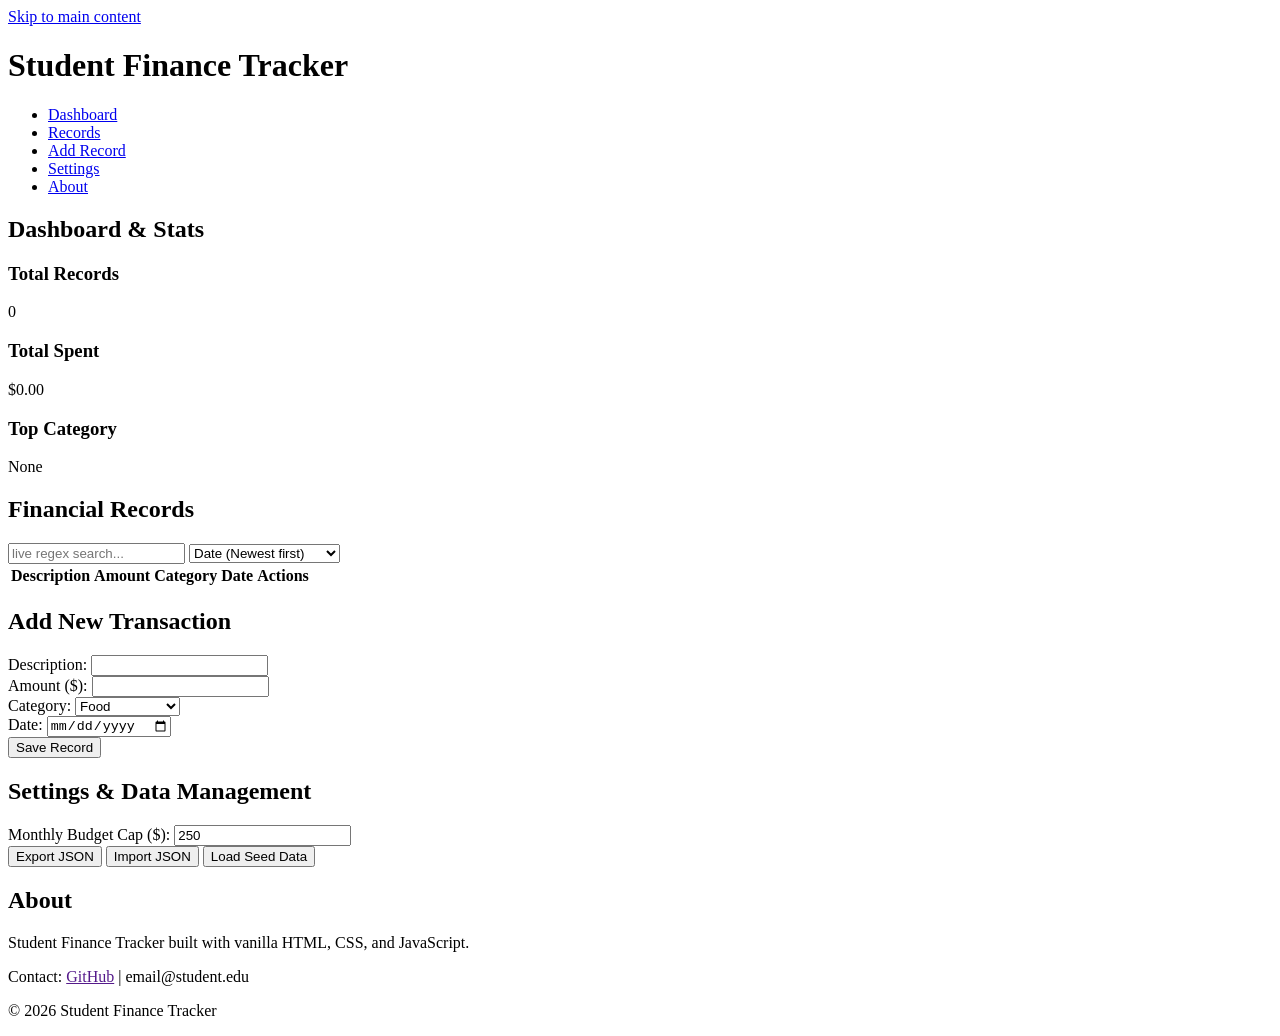
==== index.html @ cf510a39 "My html" ====
<!DOCTYPE html>
<html lang="en">
    <head>
       <meta charset="UTF-8">
       <meta name="viewport" content="width=device-width, initial-scare=1.0">
       <title>Student Finance Tracker</title>
       <link rel="stylesheet" href="styles/main.css">
    </head>
    <body>
        <a href="#main-content" class="skip-link">Skip to main content</a>

        <header>
            <h1>Student Finance Tracker</h1>
            <nav>
                <ul>
                    <li><a href="#dashboard">Dashboard</a></li>
                    <li><a href="#records-section">Records</a></li>
                    <li><a href="#form-section">Add Record</a></li>
                    <li><a href="#settings-section">Settings</a></li>
                    <li><a href="#about-section">About</a></li>
                </ul>
            </nav>
        </header>

        <main id="main-content">
            <div id="aria-status" role="status" aria-live="polite" class="sr-only"></div>
            <div id="budget-alert" aria-live="polite" class="sr-only"></div>

            <section id="dashboard">
                <h2>Dashboard & Stats</h2>
                <div class="stats-grid">
                    <div class="stat-card">
                        <h3>Total Records</h3>
                        <p id="stat-count">0</p>
                    </div>
                    <div class="stat-card">
                        <h3>Total Spent</h3>
                        <p id="stat-sum">$0.00</p>
                    </div>
                    <div class="stat-card">
                        <h3>Top Category</h3>
                        <p id="stat-top-cat">None</p>
                    </div>
                </div>
            </section>

            <section id="records-section">
                <h2>Financial Records</h2>
                <div class="controls-bar">
                    <input type="text" id="search-input" placeholder="live regex search..." aria-label="Search records">
                    <select id="sort-select" aria-label="sort records">
                        <option value="date-desc">Date (Newest first)</option>
                        <option value="date-asc">Date (Oldest first)</option>
                        <option value="amount-desc">Amount (High to Low)</option>
                        <option value="amount-asc">Amount (Low to High)</option>
                        <option value="desc-az">Description (A-Z)</option>
                    </select>
                </div>

                <div class="table-container">
                    <table id="records-table">
                        <thead>
                            <tr>
                                <th>Description</th>
                                <th>Amount</th>
                                <th>Category</th>
                                <th>Date</th>
                                <th>Actions</th>
                            </tr>
                        </thead>
                        <tbody id="records-tbody">
                        </tbody>
                    </table>
                </div>
            </section>

            <section id="form-section">
                <h2 id="form-title">Add New Transaction</h2>
                <form id="transaction-form" novalidate>
                    <input type="hidden" id="record-id">

                    <div class="form-group">
                        <label for="description">Description:</label>
                        <input type="text" id="description" required aria-describedby="desc-error">
                        <span id="desc-error" class="error-message"></span>
                    </div>

                    <div class="form-group">
                        <label for="amount">Amount ($):</label>
                        <input type="number" step="0.01" id="amount" required aria-describedby="amount-error">
                        <span id="amount-error" class="error-message"></span>
                    </div>

                    <div class="form-group">
                        <label for="category">Category:</label>
                        <select id="category" required>
                            <option value="Food">Food</option>
                            <option value="Books">Books</option>
                            <option value="Transport">Transport</option>
                            <option value="Entertainment">Entertainment</option>
                            <option value="Fees">Fees</option>
                            <option value="Other">Other</option>
                        </select>
                    </div>

                    <div class="form-group">
                        <label for="date">Date:</label>
                        <input type="date" id="date" required aria-describedby="date-error">
                        <span id="date-error"class="error-message"></span>
                    </div>

                    <button type="submit" id="submit-btn" class="btn">Save Record</button>
                </form>
            </section>

            <section id="settings-section">
                <h2>Settings & Data Management</h2>
                <div class="settings-group">
                    <label for="budget-cap-input">Monthly Budget Cap ($):</label>
                    <input type="number" id="budget-cap-input" value="250">
                </div>
                <div class="settings-actions">
                    <button id="export-btn" class="btn">Export JSON</button>
                    <input type="file" id="import-file" accept=".json" style="display: none">
                    <button id="import-trigger-btn" class="btn">Import JSON</button>
                    <button id="load-seed-btn" class="btn secondary">Load Seed Data</button>
                    </div>
            </section>

            <section id="about-section">
                <h2>About</h2>
                <p>Student Finance Tracker built with vanilla HTML, CSS, and JavaScript.</p>
                <p>Contact: <a href="">GitHub</a>  | email@student.edu</p>
            </section>
        </main>

        <footer>
            <p>&copy; 2026 Student Finance Tracker</p>
        </footer>

        <script type="module" src="scripts/app.js"></script>
    </body>
    </html>
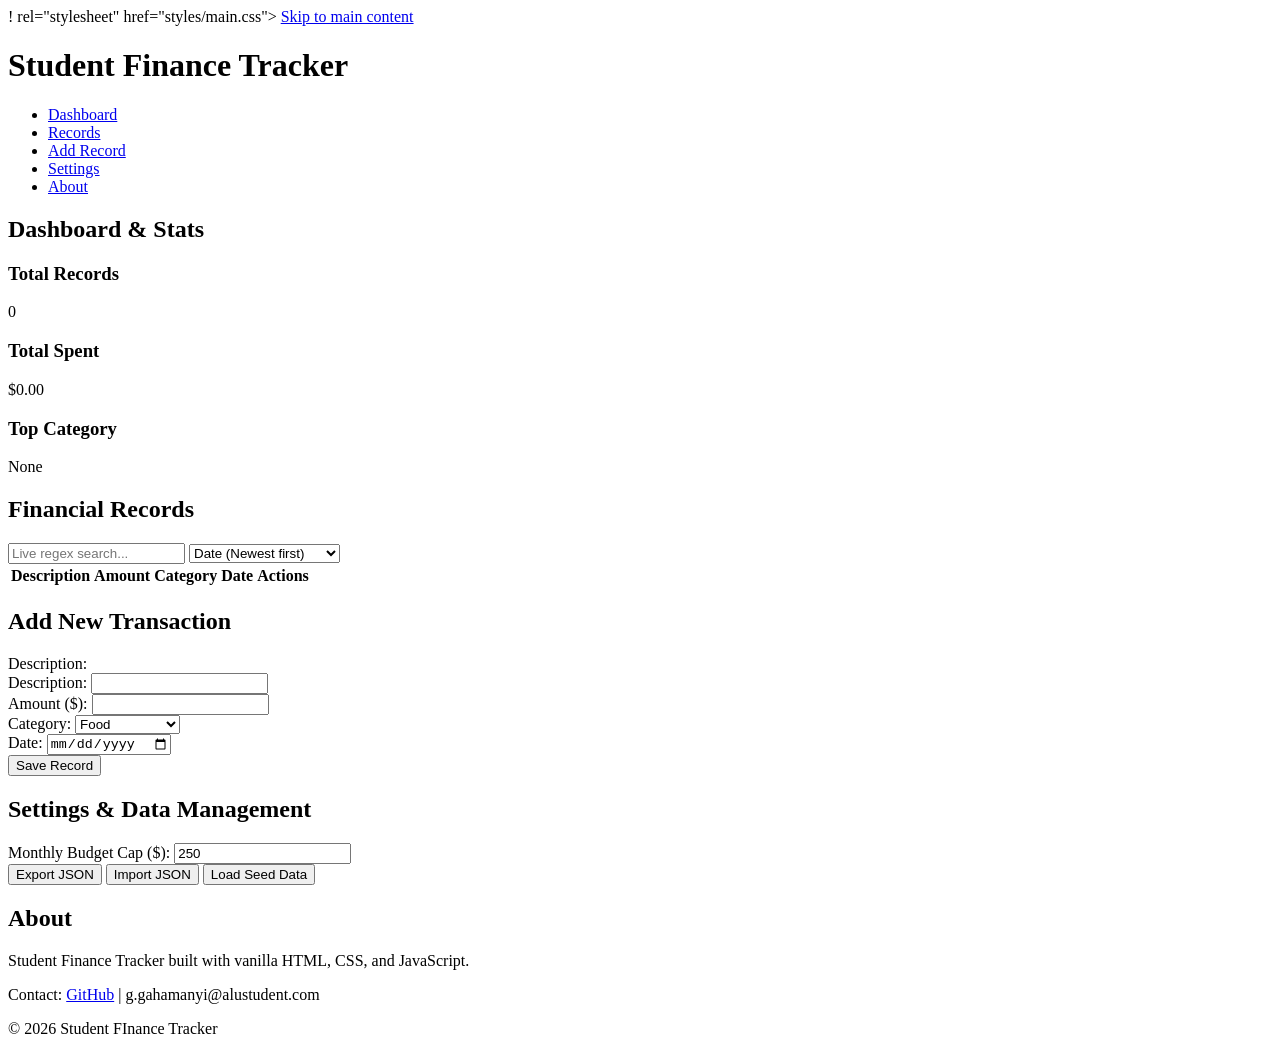
==== commit 33a8d390: "HTML" ====
--- a/index.html
+++ b/index.html
@@ -1,143 +1,160 @@
-<!DOCTYPE html>
-<html lang="en">
-    <head>
-       <meta charset="UTF-8">
-       <meta name="viewport" content="width=device-width, initial-scare=1.0">
-       <title>Student Finance Tracker</title>
-       <link rel="stylesheet" href="styles/main.css">
-    </head>
-    <body>
-        <a href="#main-content" class="skip-link">Skip to main content</a>
+!<DOCTYPE html>
+    <htmL lang="en">
+        <head>
+            <meta  charset="UTF-8">
+            <meta name="viewport" content="width=device-width, initial-scale=1.0">
+            <title>Student Finance Tracker</title>
+            <link> rel="stylesheet" href="styles/main.css">
+        </head>
+        <body>
+            <a href="#main-content" class="'skip-link">Skip to main content</a>
 
-        <header>
-            <h1>Student Finance Tracker</h1>
-            <nav>
-                <ul>
-                    <li><a href="#dashboard">Dashboard</a></li>
-                    <li><a href="#records-section">Records</a></li>
-                    <li><a href="#form-section">Add Record</a></li>
-                    <li><a href="#settings-section">Settings</a></li>
-                    <li><a href="#about-section">About</a></li>
-                </ul>
-            </nav>
-        </header>
+            <header>
+                <h1>Student Finance Tracker</h1>
+                <nav>
+                    <ul>
+                        <li><a href="#dashboard">Dashboard</a></li>
+                        <li><a href="#records-section">Records</a></li>
+                        <li><a href="#form-section">Add Record</a></li>
+                        <li><a href="#settings-section">Settings</a></li>
+                        <li><a href="about-section">About</a></li>
+                    </ul>
+                </nav>
+            </header>
 
-        <main id="main-content">
-            <div id="aria-status" role="status" aria-live="polite" class="sr-only"></div>
-            <div id="budget-alert" aria-live="polite" class="sr-only"></div>
+            <main id="main-content">
 
-            <section id="dashboard">
-                <h2>Dashboard & Stats</h2>
-                <div class="stats-grid">
-                    <div class="stat-card">
-                        <h3>Total Records</h3>
-                        <p id="stat-count">0</p>
-                    </div>
-                    <div class="stat-card">
-                        <h3>Total Spent</h3>
-                        <p id="stat-sum">$0.00</p>
-                    </div>
-                    <div class="stat-card">
-                        <h3>Top Category</h3>
-                        <p id="stat-top-cat">None</p>
-                    </div>
-                </div>
-            </section>
+                <div id="aria-status" role="status" aria-live="polite" class="sr-only"></div>
+                <div id="budget-alert" aria-live="polite" class="sr-only"></div>
 
-            <section id="records-section">
-                <h2>Financial Records</h2>
-                <div class="controls-bar">
-                    <input type="text" id="search-input" placeholder="live regex search..." aria-label="Search records">
-                    <select id="sort-select" aria-label="sort records">
-                        <option value="date-desc">Date (Newest first)</option>
-                        <option value="date-asc">Date (Oldest first)</option>
-                        <option value="amount-desc">Amount (High to Low)</option>
-                        <option value="amount-asc">Amount (Low to High)</option>
-                        <option value="desc-az">Description (A-Z)</option>
-                    </select>
-                </div>
+                <section id="dashboard">
+                    <h2>Dashboard & Stats</h2>
+                    <diV class="stats.grid">
+                        <div class="stat-card">
+                            <h3>Total Records</h3>
+                            <p id="stat-count">0</p>
+                        </div>
+                        <div class="stat-card">
+                            <h3>Total Spent</h3>
+                            <p id="stat-sum">$0.00</p>
+                        </div>
+                        <div class="stat-card">
+                            <h3>Top Category</h3>
+                            <p id="stat-top-cat">None</p>
+                        </div>
+                    </diV>
+                </section >
 
-                <div class="table-container">
-                    <table id="records-table">
-                        <thead>
-                            <tr>
-                                <th>Description</th>
-                                <th>Amount</th>
-                                <th>Category</th>
-                                <th>Date</th>
-                                <th>Actions</th>
-                            </tr>
-                        </thead>
-                        <tbody id="records-tbody">
-                        </tbody>
-                    </table>
-                </div>
-            </section>
-
-            <section id="form-section">
-                <h2 id="form-title">Add New Transaction</h2>
-                <form id="transaction-form" novalidate>
-                    <input type="hidden" id="record-id">
-
-                    <div class="form-group">
-                        <label for="description">Description:</label>
-                        <input type="text" id="description" required aria-describedby="desc-error">
-                        <span id="desc-error" class="error-message"></span>
-                    </div>
-
-                    <div class="form-group">
-                        <label for="amount">Amount ($):</label>
-                        <input type="number" step="0.01" id="amount" required aria-describedby="amount-error">
-                        <span id="amount-error" class="error-message"></span>
-                    </div>
-
-                    <div class="form-group">
-                        <label for="category">Category:</label>
-                        <select id="category" required>
-                            <option value="Food">Food</option>
-                            <option value="Books">Books</option>
-                            <option value="Transport">Transport</option>
-                            <option value="Entertainment">Entertainment</option>
-                            <option value="Fees">Fees</option>
-                            <option value="Other">Other</option>
+                <section id="records-section">
+                    <h2>Financial Records</h2>
+                    <div class="controls-bar">
+                        <input type="text" id="search-input" placeholder="Live regex search..." aria-label="Search records">
+                        <select id="sort-select" aria-label="sort records">
+                            <option value="date-desc">Date (Newest first)</option>
+                            <option value="date-asc">Date (Oldest first)</option>
+                            <option value="amount-desc">Amount (High to Low)</option>
+                            <option value="amount-asc">Amount (Low to High)</option>
+                            <option value="desc-az">Description (A-Z)</option>
                         </select>
                     </div>
 
-                    <div class="form-group">
-                        <label for="date">Date:</label>
-                        <input type="date" id="date" required aria-describedby="date-error">
-                        <span id="date-error"class="error-message"></span>
+                    <div class="table-container">
+                        <table id="records-table">
+                            <thead>
+                                <tr>
+                                    <th>Description</th>
+                                    <th>Amount</th>
+                                    <th>Category</th>
+                                    <th>Date</th>
+                                    <th>Actions</th>
+                                </tr>
+                            </thead>
+                            <tbody id="records-tbody">
+
+
+                            </tbody>
+                        </table>
+
                     </div>
 
-                    <button type="submit" id="submit-btn" class="btn">Save Record</button>
-                </form>
-            </section>
+                </section>
 
-            <section id="settings-section">
-                <h2>Settings & Data Management</h2>
-                <div class="settings-group">
-                    <label for="budget-cap-input">Monthly Budget Cap ($):</label>
-                    <input type="number" id="budget-cap-input" value="250">
-                </div>
-                <div class="settings-actions">
-                    <button id="export-btn" class="btn">Export JSON</button>
-                    <input type="file" id="import-file" accept=".json" style="display: none">
-                    <button id="import-trigger-btn" class="btn">Import JSON</button>
-                    <button id="load-seed-btn" class="btn secondary">Load Seed Data</button>
+                <section id="form-section">
+                    <h2 id="form-title">Add New Transaction</h2>
+                    <form id="transaction-form" novalidate>
+                        <input type="hidden" id="record-id">
+
+                        <div class="form-group">
+                            <label for="description">Description:</label>
+                            <label type="text" id="description" required aria-describedby="desc-error"></label>
+                            <input type="hidden" id="record-id">
+
+                            <div class="form-group">
+                              <label for="description">Description:</label> 
+                              <input type="text" id="description" required aria-describedby="desc-error">
+                              <span id="desc-error" class="error-message"></span> 
+                            </div>
+
+                            <div class="form-group">
+                               <label for="amount">Amount ($):</label>
+                               <input type="number" step="0.01" id="amount" required aria-describedy="amount-error">
+                               <span id="amount-error" class="error-message"></span>
+                            </div>
+
+                            <div class="form-group">
+                                <label for="category">Category:</label>
+                                <select id="category" required>
+                                    <option value="Food">Food</option>
+                                    <option value="Books">Books</option>
+                                    <option value="Transport">Transport</option>
+                                    <option value="Entertainment">Entertainment</option>
+                                    <option value="Fees">Fees</option>
+                                    <option value="Other">Other</option>
+                                </select>
+                            </div>
+
+                            <div class="form-group">
+                                <label for="date">Date:</label>
+                                <input type="date" id="date" required aria-describedby="date-error">
+                                <span id="date-error" class="error-message"></span>
+
+                            </div>
+
+                            <button type="submit" id="submit-btn" class="btn">Save Record</button>
+
+                        
+                       
+                    </form>
+
+
+                </section>
+
+                <section id="settings-section">
+                    <h2>Settings & Data Management</h2>
+                    <div class="settings-group">
+                        <label for="budget-cap-input">Monthly Budget Cap ($):</label>
+                        <input type="number" id="budget-cap-input" value="250">
                     </div>
-            </section>
+                    <div class="settings-actions">
+                        <button id="export-btn" class="btn">Export JSON</button>
+                        <input type="file" id="import-file" accept=".json" style="display:none">
+                        <button id="import-trigger-btn" class="btn">Import JSON</button>
+                        <button id="load-seed-btn" class="btn secondary">Load Seed Data</button>
+                    </div>
 
-            <section id="about-section">
-                <h2>About</h2>
-                <p>Student Finance Tracker built with vanilla HTML, CSS, and JavaScript.</p>
-                <p>Contact: <a href="">GitHub</a>  | email@student.edu</p>
-            </section>
-        </main>
+                </section>
 
-        <footer>
-            <p>&copy; 2026 Student Finance Tracker</p>
-        </footer>
+                <section id="about-section">
+                    <h2>About</h2>
+                    <p>Student Finance Tracker built with vanilla HTML, CSS, and JavaScript.</p>
+                    <p>Contact: <a href="https://github.com/gahamanyi-tech">GitHub</a> | g.gahamanyi@alustudent.com</p>
+                </section>
+            </main>
 
-        <script type="module" src="scripts/app.js"></script>
-    </body>
-    </html>+            <footer>
+                <p>&copy; 2026 Student FInance Tracker</p>
+            </footer>
+
+            <script type="module" src="scripts/app.js"></script>
+        </body>
+    </htmL>
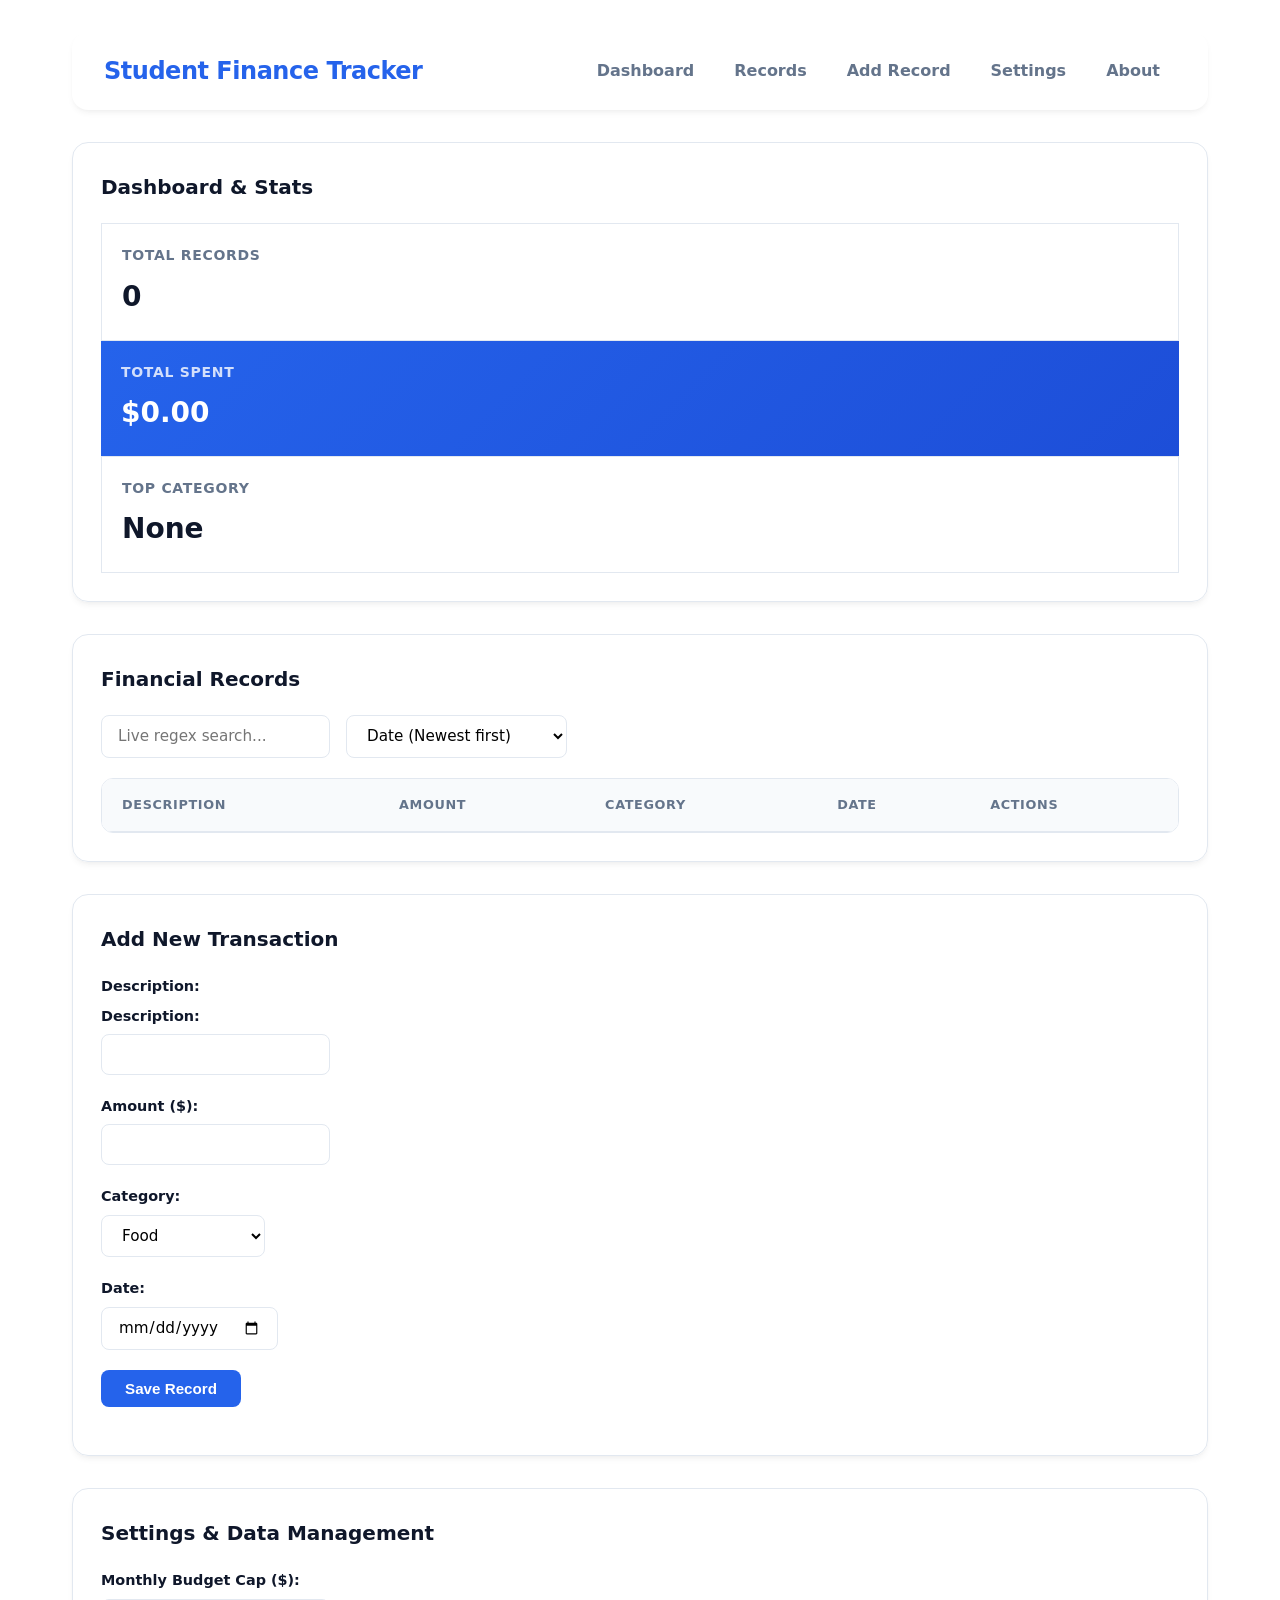
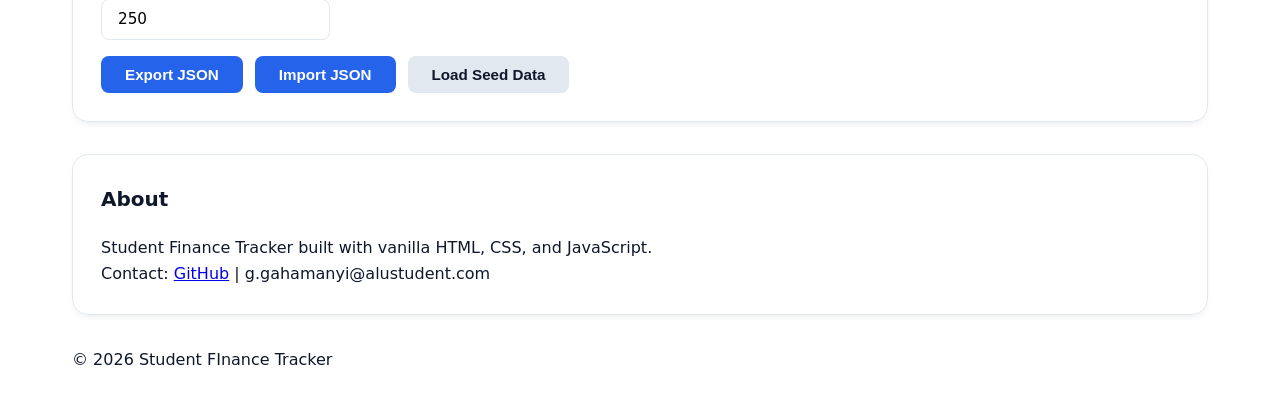
==== commit 1ad27b71: "Second Commit" ====
--- a/index.html
+++ b/index.html
@@ -1,14 +1,13 @@
-!<DOCTYPE html>
+<!DOCTYPE html>
     <htmL lang="en">
         <head>
             <meta  charset="UTF-8">
             <meta name="viewport" content="width=device-width, initial-scale=1.0">
             <title>Student Finance Tracker</title>
-            <link> rel="stylesheet" href="styles/main.css">
+            <link rel="stylesheet" href="styles/main.css">
         </head>
         <body>
-            <a href="#main-content" class="'skip-link">Skip to main content</a>
-
+            <a href="#main-content" class="skip-link">Skip to main content</a>
             <header>
                 <h1>Student Finance Tracker</h1>
                 <nav>
@@ -17,7 +16,7 @@
                         <li><a href="#records-section">Records</a></li>
                         <li><a href="#form-section">Add Record</a></li>
                         <li><a href="#settings-section">Settings</a></li>
-                        <li><a href="about-section">About</a></li>
+                        <li><a href="#about-section">About</a></li>
                     </ul>
                 </nav>
             </header>
--- a/styles/main.css
+++ b/styles/main.css
@@ -0,0 +1,331 @@
+:root {
+    --primary: #2563eb;
+    --primary-dark: #1d4ed8;
+    --primary-light: #eff6ff;
+    --accent: #38bdf8;
+    --bg-main: #f8fafc;
+    --card-bg: rgba(255, 255, 255, 0.9);
+    --text-main: #0f172a;
+    --text-muted: #64748b;
+    --border-color: #e2e8f0;
+
+    --danger: #ef4444;
+    --danger-light: #fef2f2;
+
+    --font-family: system-ui, -apple-system, BlinkMacSystemFont, "Segoe UI", Roboto, sans0serif;
+    --radius-md: 12px;
+    --radius-lg: 16px;
+    --shadow-card: 0 4px 6px -1px rgba(0, 0, 0, 0.05), 0 2px 4px -2px rgba(0, 0, 0, 0.03);
+    --shadow-hover: 0 10px 15px -3px rgba(0, 0, 0, 0.08), 0 4px 6px -4px rgba(0, 0, 0, 0.04);
+
+}
+
+* {
+    box-sizing: border-box;
+    margin: 0;
+    padding: 0;
+}
+
+body {
+    font-family: var(--font-family);
+    background-color: var(--big-main);
+    color: var(--text-main);
+    line-height: 1.6;
+    padding: 2rem;
+    max-width: 1200px;
+    margin: 0 auto;
+}
+.sr-only {
+    position: absolute;
+    width: 1px;
+    height: 1px;
+    padding: 0;
+    margin: -1px;
+    overflow: hidden;
+    clip: rect(0, 0, 0, 0);
+    border: 0;
+}
+
+.skip-link {
+   display: none !important;
+}
+
+.skip-link:focus {
+    display: block !important;
+    position: fixed !important;
+    top: 1rem !important;
+    left: 1rem !important;
+    background: #2563eb !important;
+    color: white !important;
+    padding: 0.75rem 1.25rem !important;
+    z-index: 999999 !important;
+    border-radius: 6px !important;
+    text-decoration: none !important;
+    box-shadow: 0 4px 6px -1px rgba(0, 0, 0, 0.2) !important;
+
+    
+}
+
+header {
+    background: white;
+    padding: 1.25rem 2rem;
+    border-radius: var(--radius-lg);
+    box-shadow: var(--shadow-card);
+    margin-bottom: 2rem;
+    display: flex;
+    justify-content: space-between;
+    align-items: center;
+    flex-wrap: wrap;
+    gap: 1rem;
+}
+
+header h1 {
+    font-size: 1.5rem;
+    font-weight: 800;
+    color: var(--primary);
+    letter-spacing: -0.02em;
+
+}
+
+nav ul {
+    display: flex;
+    list-style: none;
+    gap: 0.5rem;
+    flex-wrap: wrap;
+}
+
+nav a {
+    color: var(--text-muted);
+    text-decoration: none;
+    font-weight: 600;
+    padding: 0.5rem 1rem;
+    border-radius: 8px;
+    transition: all 0.2s ease;
+}
+
+nav a:hover, nav a:focus {
+    background-color: var(--primary-light);
+    color: var(--primary);
+}
+
+section {
+    background: var(--card-bg);
+    border: 1px solid var(--border-color);
+    padding: 1.75rem;
+    border-radius: var(--radius-lg);
+    box-shadow: var(--shadow-card);
+    margin-bottom: 2rem;
+    transition: transform 0.2s ease, box-shadow 0.2s ease;
+}
+
+section:hover {
+    box-shadow: var(--shadow-hover);
+}
+
+h2 {
+    font-size: 1.25rem;
+    font-weight: 700;
+    color: var(--text-main);
+    margin-bottom: 1.25rem;
+}
+
+.stats-grid {
+    display: grid;
+    grid-template-columns: repeat(auto-fit, minmax(220px, 1fr));
+    gap: 1.25rem;
+}
+
+.stat-card {
+    background: #ffffff;
+    border: 1px solid var(--border-color);
+    padding: 1.25rem;
+    border-radius: var(--radus-md);
+    text-align: left;
+    display: flex;
+    flex-direction: column;
+    gap: 0.5rem;
+}
+
+.stat-card h3 {
+    font-size: 0.875rem;
+    text-transform: uppercase;
+    letter-spacing: 0.05em;
+    color: var(--text-muted);
+}
+
+.stat-card p {
+    font-size: 1.75rem;
+    font-weight: 800;
+    color: var(--text-main);
+}
+
+.stat-card:nth-child(2) {
+    background: linear-gradient(135deg, var(--primary), var(--primary-dark));
+    color: white;
+    border: none;
+}
+
+.stat-card:nth-child(2) h3 {
+    color: rgba(255, 255, 255, 0.8);
+}
+ 
+.stat-card:nth-child(2) p {
+    color: white;
+}
+
+.controls-bar {
+    display: flex;
+    gap: 1rem;
+    margin-bottom: 1.25rem;
+    flex-wrap: wrap; 
+}
+
+input[type="text"],
+input[type="number"],
+input[type="date"],
+select {
+    padding: 0.65rem 1rem;
+    border: 1px solid var(--border-color);
+    border-radius: 8px;
+    font-size: 0.95rem;
+    font-family: inherit;
+    background-color: white;
+    transition: border-color 0.2s ease, box-shadow 0.2s ease;
+}
+
+input:focus, select:focus {
+    outline: none;
+    border-color: var(--primary);
+    box-shadow: 0 0 0 3px rgba(37, 99, 235, 0.15);
+}
+
+.table-container {
+    overflow-x: auto;
+    border-radius: var(--radius-md);
+    border: 1px solid var(--border-color);
+}
+
+table {
+    width: 100%;
+    border-collapse: collapse;
+    background: white;
+    text-align: left;
+
+}
+
+th, td {
+    padding: 1rem 1.25rem;
+    border-bottom: 1px solid var(--border-color);
+}
+
+th {
+    background-color: #f8fafc;
+    color: var(--text-muted);
+    font-size: 0.8rem;
+    font-weight: 700;
+    text-transform: uppercase;
+    letter-spacing: 0.05em;
+}
+
+tr:last-child td {
+    border-bottom: none;
+
+}
+
+mark {
+   background-color: #fef08a;
+   color: #854d0e;
+   padding: 0.1rem 0.3rem;
+   border-radius: 4px;
+}
+
+.form-group {
+    margin-bottom: 1.25rem;
+}
+
+label {
+    display: block;
+    font-weight: 600;
+    font-size: 0.9rem;
+    margin-bottom: 0.4rem;
+    color: var(--text-main);
+}
+
+.error-message {
+    color: var(--danger);
+    font-size: 0.85rem;
+    margin-top: 0.3rem;
+    display: block;
+}
+
+.btn {
+    background-color: var(--primary);
+    color: white;
+    border: none;
+    padding: 0.65rem 1.5rem;
+    border-radius: 8px;
+    font-weight: 600;
+    font-size: 0.95rem;
+    cursor: pointer;
+    transition: background-color 0.2s ease, transform 0.1s ease;
+
+}
+
+.btn:hover {
+    backgroung-color: var(--primary-dark);
+}
+
+.btn.secondary {
+    background-color: #e2e8f0;
+    color: var(--text-main);
+}
+
+.btn.secondary:hover {
+    background-color: #cbd5e1;
+
+}
+
+.btn-sm {
+    padding: 0.35rem 0.75rem;
+    font-size: 0.85rem;
+    border-radius: 6px;
+    border: 1px solid var(--border-color);
+    background: white;
+    cursor: pointer;
+    margin-right: 0.4rem;
+    transition: all 0.2s ease;
+
+}
+
+.btn-sm.edit-btn:hover {
+    background-color: var(--primary-light);
+    color: var(--primary);
+    border-color: var(--primary);
+}
+
+.btn-sm.delete-btn:hover {
+    background-color: var(--danger-light);
+    color: var(--danger);
+    border-color: var(--danger);
+}
+
+.settings-actions {
+    display: flex;
+    gap: 0.75rem;
+    flex-wrap: wrap;
+    margin-top: 1rem;
+}
+
+@media (max-width: 768px) {
+    body {
+        padding: 1rem;
+    }
+    header {
+       flex-direction: column;
+       align-items: flex-start;
+
+    }
+    .controls-bar {
+        flex-direction: column;
+    }
+}
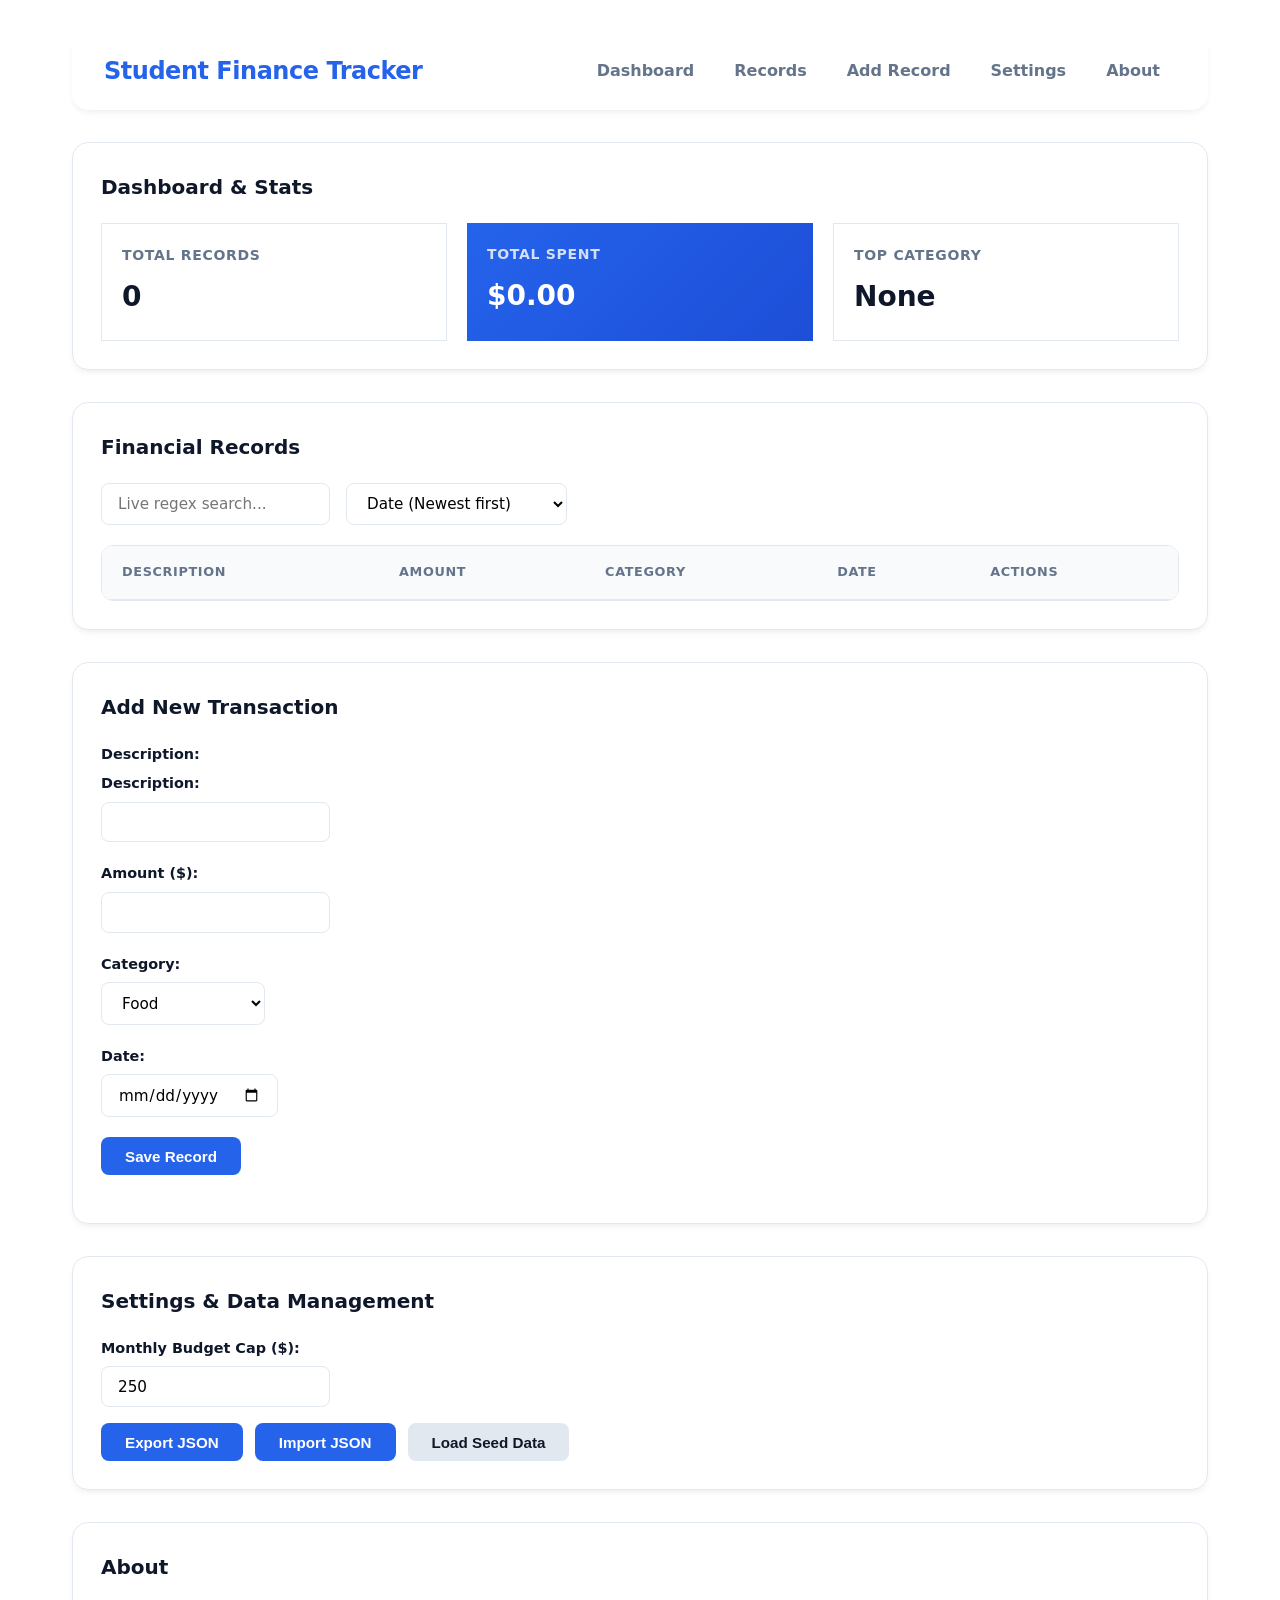
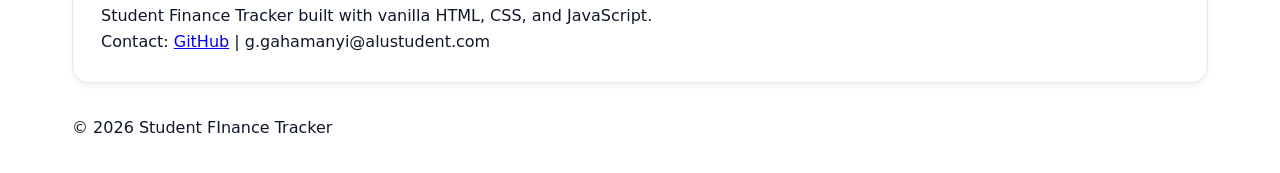
==== commit 92e56dfe: "fix: update app.js form submission and event listeners" ====
--- a/index.html
+++ b/index.html
@@ -28,7 +28,7 @@
 
                 <section id="dashboard">
                     <h2>Dashboard & Stats</h2>
-                    <diV class="stats.grid">
+                    <diV class="stats-grid">
                         <div class="stat-card">
                             <h3>Total Records</h3>
                             <p id="stat-count">0</p>
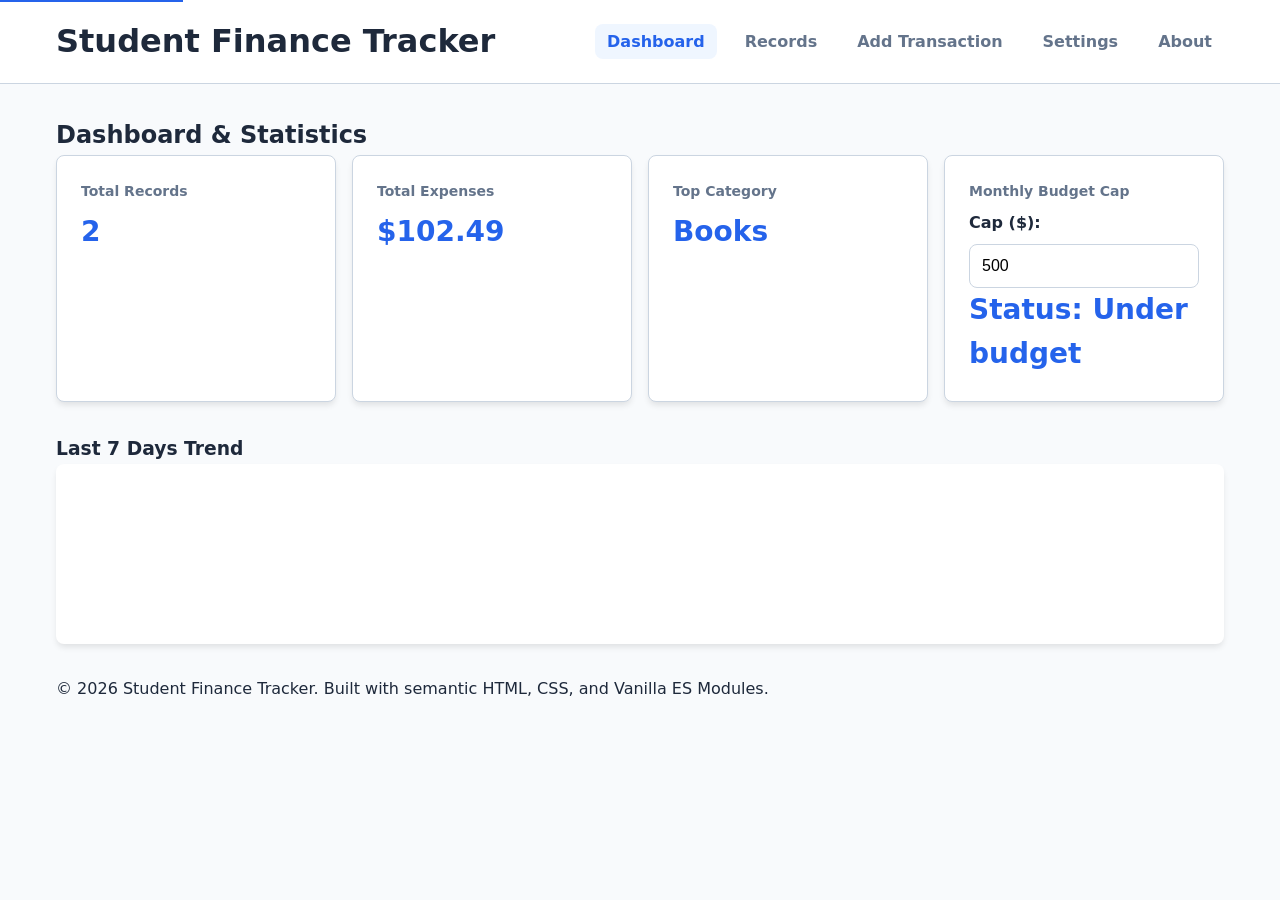
==== commit f2ed0080: "Complete Milestone 1 specs and tracker app" ====
--- a/index.html
+++ b/index.html
@@ -1,159 +1,194 @@
 <!DOCTYPE html>
-    <htmL lang="en">
-        <head>
-            <meta  charset="UTF-8">
-            <meta name="viewport" content="width=device-width, initial-scale=1.0">
-            <title>Student Finance Tracker</title>
-            <link rel="stylesheet" href="styles/main.css">
-        </head>
-        <body>
-            <a href="#main-content" class="skip-link">Skip to main content</a>
-            <header>
-                <h1>Student Finance Tracker</h1>
-                <nav>
-                    <ul>
-                        <li><a href="#dashboard">Dashboard</a></li>
-                        <li><a href="#records-section">Records</a></li>
-                        <li><a href="#form-section">Add Record</a></li>
-                        <li><a href="#settings-section">Settings</a></li>
-                        <li><a href="#about-section">About</a></li>
-                    </ul>
-                </nav>
-            </header>
+<html>
+<head>    
+    <meta charset="UTF-8">
+    <meta name="viewport" content="width=device-width, initial-scale= 1.0">
+    <title>Student Finance Tracker</title>
+    <link rel="stylesheet" href="styles/main.css">
+</head>
+<body>
+    <a href="#main-content" class="skip-link">Skip to main content</a>
 
-            <main id="main-content">
+    <header class="site-header">
+        <div class="container header-content">
+            <h1>Student Finance Tracker</h1>
+            <nav aria-label="Main Navigation">
+                <ul class="nav-list">
+                    <li><a href="#dashboard" class="nav-link active">Dashboard</a></li>
+                    <li><a href="#records" class="nav-link">Records</a></li>
+                    <li><a href="#add-form" class="nav-link">Add Transaction</a></li>
+                    <li><a href="#settings" class="nav-link">Settings</a></li>
+                    <li><a href="#about" class="nav-link">About</a></li>
+                </ul>
+            </nav>
 
-                <div id="aria-status" role="status" aria-live="polite" class="sr-only"></div>
-                <div id="budget-alert" aria-live="polite" class="sr-only"></div>
+        </div>
 
-                <section id="dashboard">
-                    <h2>Dashboard & Stats</h2>
-                    <diV class="stats-grid">
-                        <div class="stat-card">
-                            <h3>Total Records</h3>
-                            <p id="stat-count">0</p>
-                        </div>
-                        <div class="stat-card">
-                            <h3>Total Spent</h3>
-                            <p id="stat-sum">$0.00</p>
-                        </div>
-                        <div class="stat-card">
-                            <h3>Top Category</h3>
-                            <p id="stat-top-cat">None</p>
-                        </div>
-                    </diV>
-                </section >
+    </header>
 
-                <section id="records-section">
-                    <h2>Financial Records</h2>
-                    <div class="controls-bar">
-                        <input type="text" id="search-input" placeholder="Live regex search..." aria-label="Search records">
-                        <select id="sort-select" aria-label="sort records">
-                            <option value="date-desc">Date (Newest first)</option>
-                            <option value="date-asc">Date (Oldest first)</option>
-                            <option value="amount-desc">Amount (High to Low)</option>
-                            <option value="amount-asc">Amount (Low to High)</option>
-                            <option value="desc-az">Description (A-Z)</option>
-                        </select>
+    <div id="announcer" aria-live="polite" class="sr-only"></div>
+
+    <main id="main-content" class="container">
+
+        <section id="dashboard" class="app-section active">
+            <h2>Dashboard & Statistics</h2>
+            <div class="stats-grid">
+                <div class="stat-card">
+                    <h3>Total Records</h3>
+                    <p id="stat-count">0</p>
+                </div>
+                <div class="stat-card">
+                    <h3>Total Expenses</h3>
+                    <p id="stat-sum">$0.00</p>
+                </div>
+                <div class="stat-card">
+                    <h3>Top Category</h3>
+                    <p id="stat-top-cat">None</p>
+                </div>
+                <div class="stat-card budget-card">
+                    <h3>Monthly Budget Cap</h3>
+                    <div class="budget-control">
+                        <label for="budget-cap-input">Cap ($):</label>
+                        <input type="number" id="budget-cap-input" value="500" min="0" step="10">      
+                    </div>
+                    <p id="stat-budget-status">Status: Under budget</p>
+                </div>
+
+            </div>
+            <div class="chart-container">
+                <h3>Last 7 Days Trend</h3>
+                <div id="trend-chart" class="simple-bar-chart"></div>
+            </div>
+
+        </section>
+
+        <section id="records" class="app-section">
+            <h2>Transaction Records</h2>
+            <div class="controls-bar">
+                <div class="search-wrapper">
+                    <label for="search-input">Search / Regex Filter:</label>
+                    <input type="text" id="search-input" placeholder="e.g. Food or \.\d{2}\b">                   
+                </div>
+                <div class="sort-wrapper">
+                    <label for="sort-select">Sort By:</label>
+                    <select id="sort-select">
+                        <option value="date-desc">Date (Newest first)</option>
+                        <option value="date-asc">Date (Oldest first)</option>
+                        <option value="amount-desc">Amount (High to Low)</option>
+                        <option value="amount-asc">Amount (Low to High)</option>
+                        <option value="desc-az">Description (A-z)</option>
+                    </select>
+                </div>
+            </div>
+
+            <div class="table-responsive">
+                <table id="records-table">
+                    <thead>
+                        <tr>
+                            <th>Description</th>
+                            <th>Amount</th>
+                            <th>Category</th>
+                            <th>Date</th>
+                            <th>Actions</th>
+                        </tr>
+                    </thead>
+                    <tbody id="records-tbody">
+
+                    </tbody>
+                </table>
+            </div>
+
+        </section>
+
+        <section id="add-form" class="app-section">
+            <h2 id="form-title">Add New Transaction</h2>
+            <form id="transaction-form" novalidate>
+                <input type="hidden" id="record-id">
+
+                <div class="form-group">
+                    <label for="desc-input">Description <span class="required">*</span></label>
+                    <input type="text" id="desc-input" required placeholder="e.g., Lunch at cafeteria">
+                    <small class="error-msg" id="desc-error"></small>
+                </div>
+
+                <div class="form-group">
+                    <label for="amount-input">Amount ($) <span class="required">*</span></label>
+                    <input type="number" id="amount-input" step="0.01"required placeholder="12.50">
+                    <small class="error-msg" id="amount-error"></small>
+                </div>
+
+                <div class="form-group">
+                    <label for="category-input">Category <span class="required">*</span></label>
+                    <select id="category-input" required>
+                        <option value="Food">Food</option>
+                        <option value="Books">Books</option>
+                        <option value="Transport">Transport</option>
+                        <option value="Entertainment">Entertainment</option>
+                        <option value="Fees">Fees</option>
+                        <option value="Other">Other</option>
+                    </select>
+                    <small class="error-msg" id="category-error"></small>
+                </div>
+
+                <div class="form-group">
+                    <label for="date-input">Date <span class="required">*</span></label>
+                    <input type="date" id="date-input" required>
+                    <small class="error-msg" id="date-error"></small>
+                </div>
+
+                <div class="form-actions">
+                    <button type="submit" class="btn primary-btn" id="submit-btn">Save Transaction</button>
+                    <button type="button" class="btn secondary-btn" id="cancel-btn" style="display:none;">Cancel Edit</button>
+                </div>
+            </form>
+
+        </section>
+
+        <section id="settings" class="app-section">
+            <h2>Settings & Data Management</h2>
+            <div class="settings-grid">
+                <div class="setting-card">
+                    <h3>Currency Converter</h3>
+                    <label for="currency-select">Base Display Currency:</label>
+                    <select id="currency-select">
+                        <option value="USD">USD ($)</option>
+                        <option value="EUR">EUR (€)</option>
+                        <option value="GBP">GBP (£)</option>
+                    </select>
+                    <p class="setting-note">Exchange Rates (Manual): EUR = 0.9 USD, GBP = 0.79 USD </p>                   
+                </div>
+                <div class="setting-card">
+                    <h3>Data Backup $ Restore</h3>
+                    <div class="backup-actions">
+                        <button id="export-btn" class="btn primary-btn">Export JSON</button>
+                        <label for="import-file" class="btn secondary-btn file-upload-label">Import JSON</label>
+                        <input type="file" id="import-file" accept=".json" class="sr-only">
                     </div>
 
-                    <div class="table-container">
-                        <table id="records-table">
-                            <thead>
-                                <tr>
-                                    <th>Description</th>
-                                    <th>Amount</th>
-                                    <th>Category</th>
-                                    <th>Date</th>
-                                    <th>Actions</th>
-                                </tr>
-                            </thead>
-                            <tbody id="records-tbody">
+                </div>
+            </div>
 
+        </section>
 
-                            </tbody>
-                        </table>
+        <section id="about" class="app-section">
+            <h2>About Student Finance Tracker</h2>
+            <p>An accessible, responsive vanilla JavaScript web application designed to help university students manage personal budgets, track expenses with robust regex verification,and visualize weekly spending trends.</p>
+            <h3>Contact</h3>
+            <ul>
+                <li>Name: GAHAMANYI Pax Gakundwa</li>
+                <li>Email: g.gahamanyi@alustudent.com</li>
+            </ul>
 
-                    </div>
+        </section>
 
-                </section>
+    </main>
 
-                <section id="form-section">
-                    <h2 id="form-title">Add New Transaction</h2>
-                    <form id="transaction-form" novalidate>
-                        <input type="hidden" id="record-id">
+    <footer class="site-footer">
+        <div class="container">
+            <p>&copy; 2026 Student Finance Tracker. Built with semantic HTML, CSS, and Vanilla ES Modules.</p>
+        </div>
+    </footer>
 
-                        <div class="form-group">
-                            <label for="description">Description:</label>
-                            <label type="text" id="description" required aria-describedby="desc-error"></label>
-                            <input type="hidden" id="record-id">
-
-                            <div class="form-group">
-                              <label for="description">Description:</label> 
-                              <input type="text" id="description" required aria-describedby="desc-error">
-                              <span id="desc-error" class="error-message"></span> 
-                            </div>
-
-                            <div class="form-group">
-                               <label for="amount">Amount ($):</label>
-                               <input type="number" step="0.01" id="amount" required aria-describedy="amount-error">
-                               <span id="amount-error" class="error-message"></span>
-                            </div>
-
-                            <div class="form-group">
-                                <label for="category">Category:</label>
-                                <select id="category" required>
-                                    <option value="Food">Food</option>
-                                    <option value="Books">Books</option>
-                                    <option value="Transport">Transport</option>
-                                    <option value="Entertainment">Entertainment</option>
-                                    <option value="Fees">Fees</option>
-                                    <option value="Other">Other</option>
-                                </select>
-                            </div>
-
-                            <div class="form-group">
-                                <label for="date">Date:</label>
-                                <input type="date" id="date" required aria-describedby="date-error">
-                                <span id="date-error" class="error-message"></span>
-
-                            </div>
-
-                            <button type="submit" id="submit-btn" class="btn">Save Record</button>
-
-                        
-                       
-                    </form>
-
-
-                </section>
-
-                <section id="settings-section">
-                    <h2>Settings & Data Management</h2>
-                    <div class="settings-group">
-                        <label for="budget-cap-input">Monthly Budget Cap ($):</label>
-                        <input type="number" id="budget-cap-input" value="250">
-                    </div>
-                    <div class="settings-actions">
-                        <button id="export-btn" class="btn">Export JSON</button>
-                        <input type="file" id="import-file" accept=".json" style="display:none">
-                        <button id="import-trigger-btn" class="btn">Import JSON</button>
-                        <button id="load-seed-btn" class="btn secondary">Load Seed Data</button>
-                    </div>
-
-                </section>
-
-                <section id="about-section">
-                    <h2>About</h2>
-                    <p>Student Finance Tracker built with vanilla HTML, CSS, and JavaScript.</p>
-                    <p>Contact: <a href="https://github.com/gahamanyi-tech">GitHub</a> | g.gahamanyi@alustudent.com</p>
-                </section>
-            </main>
-
-            <footer>
-                <p>&copy; 2026 Student FInance Tracker</p>
-            </footer>
-
-            <script type="module" src="scripts/app.js"></script>
-        </body>
-    </htmL>+    <script type="module" src="scripts/app.js"></script>
+</body>
+</html>
--- a/styles/main.css
+++ b/styles/main.css
@@ -1,22 +1,15 @@
 :root {
     --primary: #2563eb;
-    --primary-dark: #1d4ed8;
-    --primary-light: #eff6ff;
-    --accent: #38bdf8;
-    --bg-main: #f8fafc;
-    --card-bg: rgba(255, 255, 255, 0.9);
-    --text-main: #0f172a;
+    --primary-hover: #1d4ed8;
+    --bg-color: #f8fafc;
+    --surface: #ffffff;
+    --text-main: #1e293b;
     --text-muted: #64748b;
-    --border-color: #e2e8f0;
-
-    --danger: #ef4444;
-    --danger-light: #fef2f2;
-
-    --font-family: system-ui, -apple-system, BlinkMacSystemFont, "Segoe UI", Roboto, sans0serif;
-    --radius-md: 12px;
-    --radius-lg: 16px;
-    --shadow-card: 0 4px 6px -1px rgba(0, 0, 0, 0.05), 0 2px 4px -2px rgba(0, 0, 0, 0.03);
-    --shadow-hover: 0 10px 15px -3px rgba(0, 0, 0, 0.08), 0 4px 6px -4px rgba(0, 0, 0, 0.04);
+    --border: #cbd5e1;
+    --danger: #dc2626;
+    --success: #16a34a;
+    --radius: 8px;
+    --shadow: 0 4px 6px -1px rgba(0, 0, 0, 0.1);
 
 }
 
@@ -27,305 +20,245 @@
 }
 
 body {
-    font-family: var(--font-family);
-    background-color: var(--big-main);
+    font-family: system-ui, -apple-system, sans-serif;
+    background-color: var(--bg-color);
     color: var(--text-main);
     line-height: 1.6;
-    padding: 2rem;
+}
+
+.container {
+    width: 100%;
     max-width: 1200px;
     margin: 0 auto;
-}
+    padding: 0 1rem;
+}
+
 .sr-only {
     position: absolute;
-    width: 1px;
-    height: 1px;
-    padding: 0;
-    margin: -1px;
-    overflow: hidden;
-    clip: rect(0, 0, 0, 0);
-    border: 0;
+    width: 1px; height: 1px;
+    padding: 0; margin: -1px;
+    overflow: hidden; clip: rect(0,0,0,0);
+    white-space: nowrap; border: 0;
 }
 
 .skip-link {
-   display: none !important;
-}
-
-.skip-link:focus {
-    display: block !important;
-    position: fixed !important;
-    top: 1rem !important;
-    left: 1rem !important;
-    background: #2563eb !important;
-    color: white !important;
-    padding: 0.75rem 1.25rem !important;
-    z-index: 999999 !important;
-    border-radius: 6px !important;
-    text-decoration: none !important;
-    box-shadow: 0 4px 6px -1px rgba(0, 0, 0, 0.2) !important;
-
-    
-}
-
-header {
-    background: white;
-    padding: 1.25rem 2rem;
-    border-radius: var(--radius-lg);
-    box-shadow: var(--shadow-card);
-    margin-bottom: 2rem;
-    display: flex;
-    justify-content: space-between;
+    position: absolute;
+    top: -40px; left: 0;
+    background: var(--primary);
+    color: white; padding: 8px;
+    z-index: 100;
+    transition: top 0.2s ease;
+}
+
+.skip-link:focus { top:0; }
+
+.site-header {
+    background: var(--surface);
+    border-bottom: 1px solid var(--border);
+    padding: 1rem 0;
+    position: sticky; top: 0;
+    z-index: 50;
+}
+
+.header-content {
+    display: flex;
+    flex-direction: column;
+    gap: 1rem;
     align-items: center;
+}
+
+.nav-list {
+    display: flex;
+    list-style: none;
+    gap: 1rem;
     flex-wrap: wrap;
-    gap: 1rem;
-}
-
-header h1 {
-    font-size: 1.5rem;
-    font-weight: 800;
+    justify-content: center;
+}
+
+.nav-link {
+    text-decoration: none;
+    color: var(--text-muted);
+    font-weight: 600;
+    padding: 0.5rem 0.75rem;
+    border-radius: var(--radius);
+    transition: all 0.2s ease;
+}
+
+.nav-link:hover, .nav-link.active {
     color: var(--primary);
-    letter-spacing: -0.02em;
-
-}
-
-nav ul {
-    display: flex;
-    list-style: none;
-    gap: 0.5rem;
-    flex-wrap: wrap;
-}
-
-nav a {
-    color: var(--text-muted);
-    text-decoration: none;
-    font-weight: 600;
-    padding: 0.5rem 1rem;
-    border-radius: 8px;
-    transition: all 0.2s ease;
-}
-
-nav a:hover, nav a:focus {
-    background-color: var(--primary-light);
-    color: var(--primary);
-}
-
-section {
-    background: var(--card-bg);
-    border: 1px solid var(--border-color);
-    padding: 1.75rem;
-    border-radius: var(--radius-lg);
-    box-shadow: var(--shadow-card);
-    margin-bottom: 2rem;
-    transition: transform 0.2s ease, box-shadow 0.2s ease;
-}
-
-section:hover {
-    box-shadow: var(--shadow-hover);
-}
-
-h2 {
-    font-size: 1.25rem;
-    font-weight: 700;
-    color: var(--text-main);
-    margin-bottom: 1.25rem;
+    background: #eff6ff;
+}
+
+.app-section {
+    display: none;
+    padding: 2rem 0;
+    animation: fadeIn 0.3s ease-in-out;
+}
+
+.app-section.active {
+    display: block;
+}
+
+@keyframes fadeIn {
+    from { opacity: 0; transform: translateY(6px);}
+    to { opacity: 1; transform: translateY(0);}
 }
 
 .stats-grid {
     display: grid;
-    grid-template-columns: repeat(auto-fit, minmax(220px, 1fr));
-    gap: 1.25rem;
+    grid-template-columns: 1fr;
+    gap: 1rem;
+    margin-bottom: 2rem;
 }
 
 .stat-card {
-    background: #ffffff;
-    border: 1px solid var(--border-color);
-    padding: 1.25rem;
-    border-radius: var(--radus-md);
-    text-align: left;
-    display: flex;
-    flex-direction: column;
-    gap: 0.5rem;
+    background: var(--surface);
+    padding: 1.5rem;
+    border-radius: var(--radius);
+    box-shadow: var(--shadow);
+    border: 1px solid var(--border);
 }
 
 .stat-card h3 {
     font-size: 0.875rem;
-    text-transform: uppercase;
-    letter-spacing: 0.05em;
     color: var(--text-muted);
+    margin-bottom: 0.5rem;
 }
 
 .stat-card p {
     font-size: 1.75rem;
-    font-weight: 800;
-    color: var(--text-main);
-}
-
-.stat-card:nth-child(2) {
-    background: linear-gradient(135deg, var(--primary), var(--primary-dark));
-    color: white;
-    border: none;
-}
-
-.stat-card:nth-child(2) h3 {
-    color: rgba(255, 255, 255, 0.8);
-}
- 
-.stat-card:nth-child(2) p {
-    color: white;
+    font-weight: 700;
+    color: var(--primary);
 }
 
 .controls-bar {
     display: flex;
-    gap: 1rem;
+    flex-direction: column;
+    gap: 1rem;
+    margin-bottom: 1.5rem;
+}
+
+.table-responsive {
+    width: 100%;
+    overflow-x: auto;
+    background: var(--surface);
+    border-radius: var(--radius);
+    box-shadow: var(--shadow);
+}
+
+table {
+    width: 100%;
+    border-collapse: collapse;
+    text-align: left;
+}
+
+th, td {
+    padding: 1rem;
+    border-bottom: 1px solid var(--border);
+}
+
+th {
+    background: #f1f5f9;
+    font-weight: 600;
+}
+
+mark {
+    background-color: #fef08a;
+    padding: 0.125rem 0.25rem;
+    border-radius: 4px;
+}
+
+.form-group {
     margin-bottom: 1.25rem;
-    flex-wrap: wrap; 
+}
+
+label {
+    display: block;
+    font-weight: 600;
+    margin-bottom: 0.5rem;
 }
 
 input[type="text"],
 input[type="number"],
 input[type="date"],
 select {
-    padding: 0.65rem 1rem;
-    border: 1px solid var(--border-color);
-    border-radius: 8px;
-    font-size: 0.95rem;
-    font-family: inherit;
-    background-color: white;
-    transition: border-color 0.2s ease, box-shadow 0.2s ease;
+    width: 100%;
+    padding: 0.75rem;
+    border: 1px solid var(--border);
+    border-radius: var(--radius);
+    font-size: 1rem;
 }
 
 input:focus, select:focus {
-    outline: none;
-    border-color: var(--primary);
-    box-shadow: 0 0 0 3px rgba(37, 99, 235, 0.15);
-}
-
-.table-container {
-    overflow-x: auto;
-    border-radius: var(--radius-md);
-    border: 1px solid var(--border-color);
-}
-
-table {
-    width: 100%;
-    border-collapse: collapse;
-    background: white;
-    text-align: left;
-
-}
-
-th, td {
-    padding: 1rem 1.25rem;
-    border-bottom: 1px solid var(--border-color);
-}
-
-th {
-    background-color: #f8fafc;
-    color: var(--text-muted);
-    font-size: 0.8rem;
-    font-weight: 700;
-    text-transform: uppercase;
-    letter-spacing: 0.05em;
-}
-
-tr:last-child td {
-    border-bottom: none;
-
-}
-
-mark {
-   background-color: #fef08a;
-   color: #854d0e;
-   padding: 0.1rem 0.3rem;
-   border-radius: 4px;
-}
-
-.form-group {
-    margin-bottom: 1.25rem;
-}
-
-label {
-    display: block;
-    font-weight: 600;
-    font-size: 0.9rem;
-    margin-bottom: 0.4rem;
-    color: var(--text-main);
-}
-
-.error-message {
+    outline: 2px solid var(--primary);
+    border-color: transparent;
+}
+
+.error-msg {
     color: var(--danger);
-    font-size: 0.85rem;
-    margin-top: 0.3rem;
+    font-size: 0.875rem;
+    margin-top: 0.25rem;
     display: block;
 }
 
 .btn {
-    background-color: var(--primary);
+    padding: 0.75rem 1.5rem;
+    border: none;
+    border-radius: var(--radius);
+    font-weight: 600;
+    cursor: pointer;
+    transition: background 0.2s ease;
+}
+
+.primary-btn {
+    background: var(--primary);
     color: white;
-    border: none;
-    padding: 0.65rem 1.5rem;
-    border-radius: 8px;
-    font-weight: 600;
-    font-size: 0.95rem;
-    cursor: pointer;
-    transition: background-color 0.2s ease, transform 0.1s ease;
-
-}
-
-.btn:hover {
-    backgroung-color: var(--primary-dark);
-}
-
-.btn.secondary {
-    background-color: #e2e8f0;
-    color: var(--text-main);
-}
-
-.btn.secondary:hover {
-    background-color: #cbd5e1;
-
-}
-
-.btn-sm {
-    padding: 0.35rem 0.75rem;
-    font-size: 0.85rem;
-    border-radius: 6px;
-    border: 1px solid var(--border-color);
-    background: white;
-    cursor: pointer;
-    margin-right: 0.4rem;
-    transition: all 0.2s ease;
-
-}
-
-.btn-sm.edit-btn:hover {
-    background-color: var(--primary-light);
-    color: var(--primary);
-    border-color: var(--primary);
-}
-
-.btn-sm.delete-btn:hover {
-    background-color: var(--danger-light);
-    color: var(--danger);
-    border-color: var(--danger);
-}
-
-.settings-actions {
-    display: flex;
-    gap: 0.75rem;
-    flex-wrap: wrap;
-    margin-top: 1rem;
-}
-
-@media (max-width: 768px) {
-    body {
-        padding: 1rem;
-    }
-    header {
-       flex-direction: column;
-       align-items: flex-start;
-
+}
+
+.primary-btn:hover { background: var(--primary-hover);}
+
+.secondary-btn {
+    background: #e2e8f0;
+    color: var(--text-main)
+}
+.secondary-btn:hover { background: #cbd5e1; }
+
+.simple-bar-chart {
+    display: flex;
+    align-items: flex-end;
+    gap: 1rem;
+    height: 180px;
+    background: var(--surface);
+    padding: 1rem;
+    border-radius: var(--radius);
+    box-shadow: var(--shadow);
+}
+
+@media (min-width: 768px) {
+    .header-content {
+        flex-direction: row;
+        justify-content: space-between;
+    }
+    .stats-grid {
+        grid-template-columns: repeat(2, 1fr);
     }
     .controls-bar {
-        flex-direction: column;
-    }
-}+        flex-direction: row;
+        justify-content: space-between;
+    }
+
+    @media (min-width: 1024px) {
+        .stats-grid {
+            grid-template-columns: repeat(4, 1fr);
+        }
+    }
+   
+}
+
+.app-section {
+    display: none;
+}
+
+.app-section.active {
+    display: block;
+}
